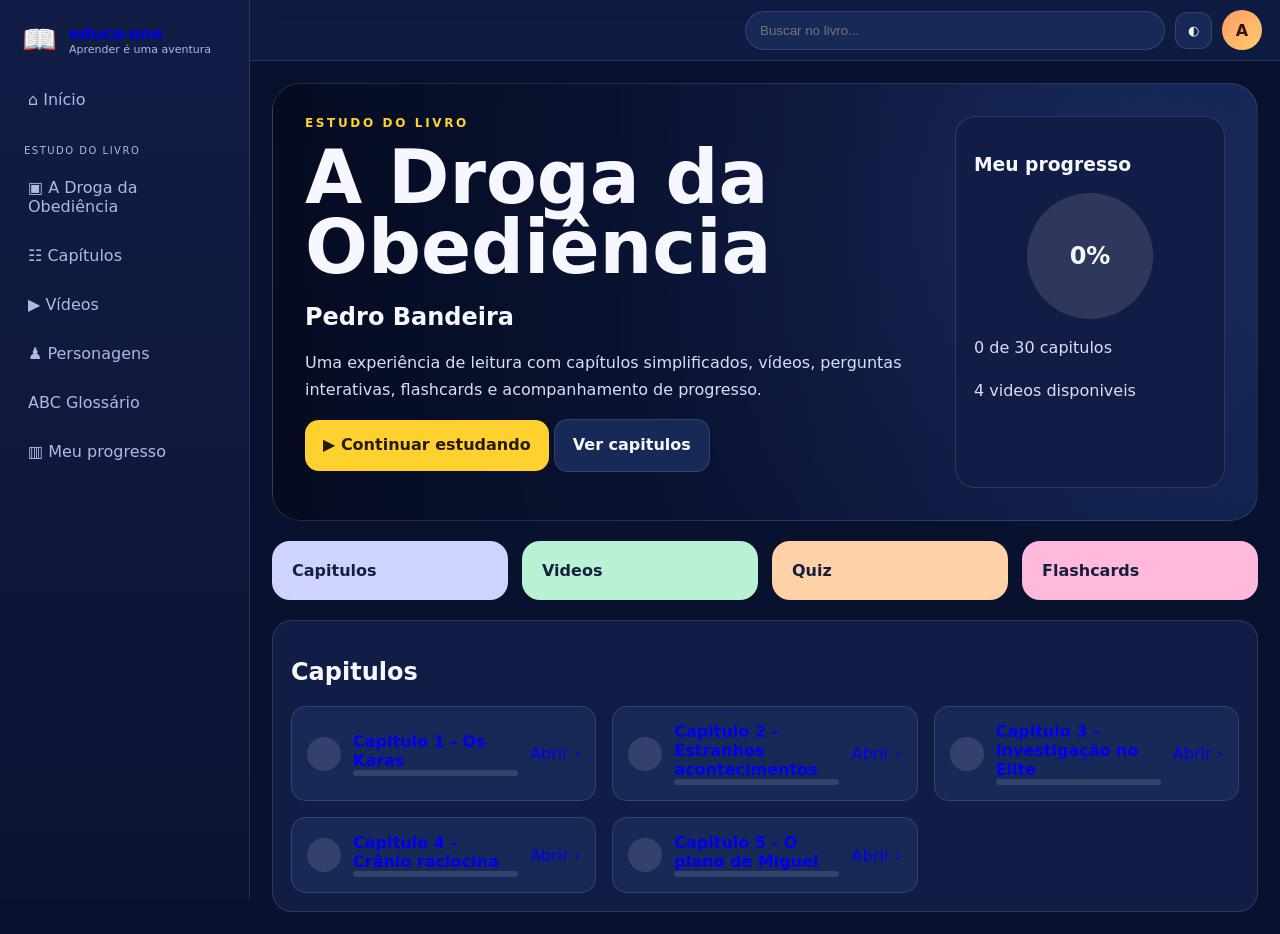
==== index.html @ ee210b76 "Refine chapter UI and PWA install state" ====
<!doctype html><html lang="pt-BR"><head><meta charset="utf-8"><meta name="viewport" content="width=device-width,initial-scale=1,viewport-fit=cover"><meta name="theme-color" content="#111b46"><link rel="manifest" href="./manifest.webmanifest?v=27"><link rel="icon" href="./assets/icons/icon.svg"><link rel="stylesheet" href="./assets/css/styles.css?v=27"><title>educa-one</title></head><body><div class="shell"><aside id="sidebar"><a class="brand" href="#/inicio">📖 <span><b>educa-one</b><small>Aprender é uma aventura</small></span></a><nav><a href="#/inicio">⌂ Início</a><p>ESTUDO DO LIVRO</p><a href="#/livro">▣ A Droga da Obediência</a><a href="#/capitulos">☷ Capítulos</a><a href="#/videos">▶ Vídeos</a><a href="#/personagens">♟ Personagens</a><a href="#/glossario">ABC Glossário</a><a href="#/progresso">▥ Meu progresso</a></nav></aside><section class="main"><header><button id="menu">☰</button><input id="search" placeholder="Buscar no livro..."><button id="install" hidden>Instalar</button><button id="theme">◐</button><span class="avatar">A</span></header><main id="app"><section class="page"><div class="panel">Carregando educa-one...</div></section></main></section></div><div id="overlay"></div><nav class="bottom"><a href="#/inicio">⌂<small>Início</small></a><a href="#/capitulos">☷<small>Capítulos</small></a><a href="#/videos">▶<small>Vídeos</small></a><a href="#/progresso">▥<small>Progresso</small></a></nav><script type="module" src="./assets/js/app.js?v=27"></script></body></html>
---- assets/css/styles.css ----
:root{--bg:#08122e;--panel:#111d45;--panel2:#182957;--text:#f7f8ff;--muted:#aeb9e5;--pri:#5d6cff;--accent:#ffd12f;--ok:#39d18a;--border:rgba(255,255,255,.12)}:root.light{--bg:#eef2ff;--panel:#fff;--panel2:#f5f7ff;--text:#18213f;--muted:#64709a;--border:rgba(32,51,108,.14)}*{box-sizing:border-box}body{margin:0;background:var(--bg);color:var(--text);font-family:Inter,system-ui,sans-serif}.shell{display:grid;grid-template-columns:250px 1fr;min-height:100vh}aside{height:100vh;position:sticky;top:0;padding:18px 14px;background:linear-gradient(#111d45,#0a1432);border-right:1px solid var(--border)}.brand{display:flex;gap:12px;align-items:center;font-size:28px;text-decoration:none;padding:5px 8px 22px}.brand span{font-size:16px}.brand b,.brand small{display:block}.brand small{font-size:11px;color:var(--muted)}nav{display:grid;gap:6px}nav p{font-size:10px;letter-spacing:.15em;color:var(--muted);margin:18px 10px 4px}nav a{padding:12px 14px;border-radius:14px;text-decoration:none;color:var(--muted)}nav a:hover{background:linear-gradient(135deg,var(--pri),#7a4dff);color:white}.main{min-width:0}header{position:sticky;top:0;z-index:20;display:flex;gap:10px;align-items:center;padding:10px 18px;background:color-mix(in srgb,var(--panel) 88%,transparent);backdrop-filter:blur(14px);border-bottom:1px solid var(--border)}header input{margin-left:auto;width:min(420px,50vw);padding:11px 14px;border-radius:999px;border:1px solid var(--border);background:var(--panel2);color:var(--text)}header button{padding:10px 12px;border-radius:12px;border:1px solid var(--border);background:var(--panel2);color:var(--text)}#menu{display:none}.avatar{display:grid;place-items:center;width:40px;height:40px;border-radius:50%;background:linear-gradient(135deg,#ff9b62,#ffcc70);color:#321800;font-weight:900}#app{max-width:1500px;margin:auto;padding:22px}.hero{display:grid;grid-template-columns:1.4fr .6fr;gap:20px;padding:32px;border-radius:28px;border:1px solid var(--border);background:linear-gradient(90deg,rgba(5,11,32,.96),rgba(13,28,72,.72)),radial-gradient(circle at 80% 30%,#4662af,#13234e 55%,#08122e);min-height:320px}.hero h1{font-size:clamp(42px,6vw,74px);line-height:.95;margin:12px 0}.eyebrow{color:var(--accent);letter-spacing:.22em;font-size:12px;font-weight:900}.hero p{max-width:650px;color:#d9def7;line-height:1.65}.btn{display:inline-block;padding:12px 18px;border-radius:14px;text-decoration:none;font-weight:800;border:0}.primary{background:var(--accent);color:#241b00}.secondary{background:var(--panel2);color:var(--text);border:1px solid var(--border)}.progress-card,.panel,.card,.reader{background:var(--panel);border:1px solid var(--border);border-radius:20px;padding:18px}.ring{width:126px;height:126px;margin:16px auto;border-radius:50%;display:grid;place-items:center;background:conic-gradient(var(--ok) var(--p),rgba(255,255,255,.12) 0);font-size:24px;font-weight:900}.quick{display:grid;grid-template-columns:repeat(4,1fr);gap:14px;margin:20px 0}.quick a{padding:20px;border-radius:18px;text-decoration:none;color:#16203e;font-weight:800}.quick a:nth-child(1){background:#cfd3ff}.quick a:nth-child(2){background:#b9f1d5}.quick a:nth-child(3){background:#ffd1a7}.quick a:nth-child(4){background:#ffb9db}.grid{display:grid;grid-template-columns:repeat(auto-fit,minmax(260px,1fr));gap:16px}.chapter{display:grid;grid-template-columns:auto 1fr auto;gap:12px;align-items:center;text-decoration:none;background:var(--panel2);border:1px solid var(--border);padding:15px;border-radius:15px}.dot{width:34px;height:34px;border-radius:50%;display:grid;place-items:center;background:#34416d}.dot.done{background:var(--ok)}.bar{height:6px;border-radius:99px;background:rgba(255,255,255,.12);overflow:hidden}.bar span{display:block;height:100%;background:var(--ok)}.layout{display:grid;grid-template-columns:1fr 280px;gap:18px}.reader{padding:clamp(22px,5vw,60px)}.scene{background:var(--panel2);border:1px solid var(--border);border-radius:16px;padding:20px;margin:14px 0}.scene p{font-family:Georgia,serif;font-size:19px;line-height:1.8}.option{display:block;padding:11px;border:1px solid var(--border);border-radius:12px;margin:8px 0}.flashgrid{display:grid;grid-template-columns:repeat(auto-fit,minmax(220px,1fr));gap:14px}.flash{min-height:170px;border-radius:16px;border:1px solid var(--border);background:linear-gradient(135deg,var(--panel2),#233a7b);color:var(--text);padding:20px}.flash .back{display:none}.flash.flipped .front{display:none}.flash.flipped .back{display:block}.bottom{display:none}#overlay{display:none}.page h1{font-size:clamp(34px,5vw,56px);margin-bottom:6px}.muted{color:var(--muted)}@media(max-width:900px){.shell{display:block}aside{position:fixed;left:0;top:0;width:280px;transform:translateX(-105%);transition:.25s;z-index:50}aside.open{transform:translateX(0)}#overlay.show{display:block;position:fixed;inset:0;background:#0009;z-index:40}#menu{display:block}.hero,.layout{grid-template-columns:1fr}.quick{grid-template-columns:1fr 1fr}.bottom{display:grid;position:fixed;left:0;right:0;bottom:0;z-index:30;grid-template-columns:repeat(4,1fr);background:var(--panel);border-top:1px solid var(--border)}.bottom a{text-align:center;padding:10px 4px;text-decoration:none;color:var(--muted)}.bottom small{display:block}#app{padding:14px 14px 85px}}@media(max-width:520px){.quick{grid-template-columns:1fr}.hero{padding:22px}.hero h1{font-size:42px}header input{width:auto;flex:1}}

.chapter-tabs{display:flex;gap:8px;overflow-x:auto;margin:18px -4px 22px;padding:4px;border-bottom:1px solid var(--border)}.chapter-tab{flex:0 0 auto;padding:11px 14px;border:0;border-bottom:3px solid transparent;background:transparent;color:var(--muted);font-weight:900;cursor:pointer}.chapter-tab:hover,.chapter-tab.active{color:var(--text);border-bottom-color:var(--pri)}.tab-panel[hidden]{display:none}.timeline-list{display:grid;gap:12px;padding-left:28px}.timeline-list li{background:var(--panel2);border:1px solid var(--border);border-radius:16px;padding:16px}.timeline-list p{margin:.45rem 0 0;color:var(--muted);line-height:1.55}
.nf-page{margin:-22px;padding:40px min(5vw,54px) 54px;min-height:calc(100vh - 62px);background:linear-gradient(90deg,#030712 0,#071022 46%,rgba(7,16,34,.72) 100%),radial-gradient(circle at 72% 8%,rgba(139,60,255,.55),transparent 34%),radial-gradient(circle at 88% 28%,rgba(242,123,77,.22),transparent 28%);color:#fff}.nf-hero{display:grid;grid-template-columns:180px minmax(0,540px);gap:28px;align-items:center;min-height:300px}.nf-cover{position:relative;display:flex;flex-direction:column;justify-content:center;gap:12px;min-height:238px;padding:24px 18px;border-radius:10px;overflow:hidden;background:linear-gradient(180deg,rgba(29,10,54,.2),rgba(3,7,18,.2)),radial-gradient(circle at 50% 70%,#f59e0b 0 2px,transparent 3px),linear-gradient(145deg,#1f1144,#081020 58%,#020617);border:1px solid rgba(255,255,255,.18);box-shadow:0 24px 50px #0009}.nf-cover:before{content:"";position:absolute;inset:auto 18px 24px;height:54px;background:linear-gradient(180deg,transparent,#111827),linear-gradient(90deg,#111827,#4c1d95,#111827);clip-path:polygon(0 100%,12% 22%,28% 72%,44% 34%,62% 78%,78% 18%,100% 100%);opacity:.9}.nf-cover b{position:relative;color:#ff3d90;text-transform:uppercase;font-size:24px;line-height:1;text-shadow:0 2px 16px #000}.nf-cover small{position:relative;color:#f9fafb;font-weight:800;text-transform:uppercase;font-size:11px;letter-spacing:.12em}.nf-ribbon{position:absolute;left:-38px;top:18px;z-index:2;width:154px;padding:8px 0;transform:rotate(-35deg);background:linear-gradient(90deg,#facc15,#f97316);color:#190b00;text-align:center;font-size:11px;font-weight:900;text-transform:uppercase;box-shadow:0 8px 18px #0006}.nf-kicker{display:inline-block;padding:9px 16px;border-radius:999px;background:linear-gradient(90deg,#7c3aed,#a855f7);font-size:12px;font-weight:900}.nf-copy h1{font-size:clamp(44px,7vw,72px);line-height:.95;margin:18px 0 8px}.nf-copy h2{margin:0 0 12px;font-size:19px}.nf-copy p{max-width:460px;color:#d5d8e8;line-height:1.6}.nf-progress{display:grid;grid-template-columns:auto minmax(160px,280px) auto;gap:12px;align-items:center;margin-top:22px;color:#cbd5e1}.nf-progress .bar{background:rgba(255,255,255,.13)}.nf-progress b{color:#c084fc}.nf-meta{display:flex;flex-wrap:wrap;gap:22px;margin-top:16px;color:#d5d8e8;font-size:13px}.nf-toolbar{display:flex;justify-content:space-between;gap:14px;align-items:center;margin:20px 0 14px}.nf-filters{display:flex;gap:10px;overflow-x:auto}.nf-filters button,.nf-toolbar span{border:1px solid rgba(255,255,255,.08);background:rgba(15,23,42,.78);color:#cbd5e1;border-radius:8px;padding:10px 14px;white-space:nowrap}.nf-filters .active{background:linear-gradient(90deg,#7c3aed,#9333ea);color:#fff}.nf-grid{display:grid;grid-template-columns:repeat(auto-fill,minmax(190px,1fr));gap:14px}.nf-card{position:relative;display:flex;flex-direction:column;justify-content:space-between;min-height:118px;padding:16px 14px 13px 50px;border-radius:8px;overflow:hidden;text-decoration:none;color:#fff;border:1px solid rgba(255,255,255,.14);background:linear-gradient(180deg,rgba(2,6,23,.16),rgba(2,6,23,.94)),radial-gradient(circle at 70% 45%,rgba(168,85,247,.34),transparent 28%),linear-gradient(135deg,#172033,#050816);box-shadow:0 10px 24px #0005;transition:transform .18s,border-color .18s}.nf-card:nth-child(3n){background:linear-gradient(180deg,rgba(2,6,23,.18),rgba(2,6,23,.94)),radial-gradient(circle at 74% 34%,rgba(245,158,11,.34),transparent 28%),linear-gradient(135deg,#111827,#061525)}.nf-card:nth-child(4n){background:linear-gradient(180deg,rgba(2,6,23,.16),rgba(2,6,23,.94)),radial-gradient(circle at 78% 42%,rgba(59,130,246,.32),transparent 28%),linear-gradient(135deg,#1e1b4b,#020617)}.nf-card:hover{transform:translateY(-4px) scale(1.02);border-color:#a855f7}.nf-number{position:absolute;left:12px;top:13px;display:grid;place-items:center;width:30px;height:30px;border-radius:7px;background:linear-gradient(135deg,#a855f7,#6d28d9);font-weight:900}.nf-play{position:absolute;right:14px;bottom:35px;display:grid;place-items:center;width:30px;height:30px;border:1px solid rgba(255,255,255,.45);border-radius:50%;background:#0007}.nf-title{font-weight:900;line-height:1.2;min-height:48px}.nf-card small{align-self:flex-end;color:#cbd5e1;font-size:11px}.nf-card.done small{color:#22c55e}.nf-card.doing small{color:#facc15}.nf-card-bar{display:block;height:6px;margin:12px 54px 0 0;border-radius:99px;background:rgba(255,255,255,.18);overflow:hidden}.nf-card-bar i{display:block;height:100%;background:linear-gradient(90deg,#a855f7,#22c55e)}@media(max-width:760px){.nf-page{margin:-14px;padding:26px 14px 92px}.nf-hero{grid-template-columns:118px 1fr;gap:16px;min-height:240px}.nf-cover{min-height:170px;padding:18px 12px}.nf-cover b{font-size:17px}.nf-copy h1{font-size:42px}.nf-copy p,.nf-meta{display:none}.nf-progress{grid-template-columns:1fr auto}.nf-progress span{grid-column:1/-1}.nf-toolbar{display:block}.nf-filters{margin-bottom:10px}.nf-grid{grid-template-columns:1fr 1fr}.nf-card{min-height:126px;padding-left:48px}}@media(max-width:480px){.nf-grid{grid-template-columns:1fr}.nf-hero{grid-template-columns:1fr}.nf-cover{max-width:170px}}
.nf-page{background:linear-gradient(90deg,#030712 0,#071022 42%,rgba(7,16,34,.62) 100%),var(--hero-img),radial-gradient(circle at 72% 8%,rgba(139,60,255,.55),transparent 34%),radial-gradient(circle at 88% 28%,rgba(242,123,77,.22),transparent 28%);background-size:cover,cover,auto,auto;background-position:center}.nf-cover{background:linear-gradient(180deg,rgba(8,8,20,.08),rgba(3,7,18,.28)),var(--cover-img),linear-gradient(145deg,#1f1144,#081020 58%,#020617);background-size:cover;background-position:center}.nf-ribbon{left:10px;right:10px;top:10px;width:auto;max-width:none;padding:6px 8px;transform:none;border-radius:6px;font-size:10px;letter-spacing:.04em}.nf-card{background:linear-gradient(180deg,rgba(2,6,23,.12),rgba(2,6,23,.94)),var(--card-img),radial-gradient(circle at 70% 45%,rgba(168,85,247,.34),transparent 28%),linear-gradient(135deg,#172033,#050816);background-size:cover,cover,auto,auto;background-position:center}
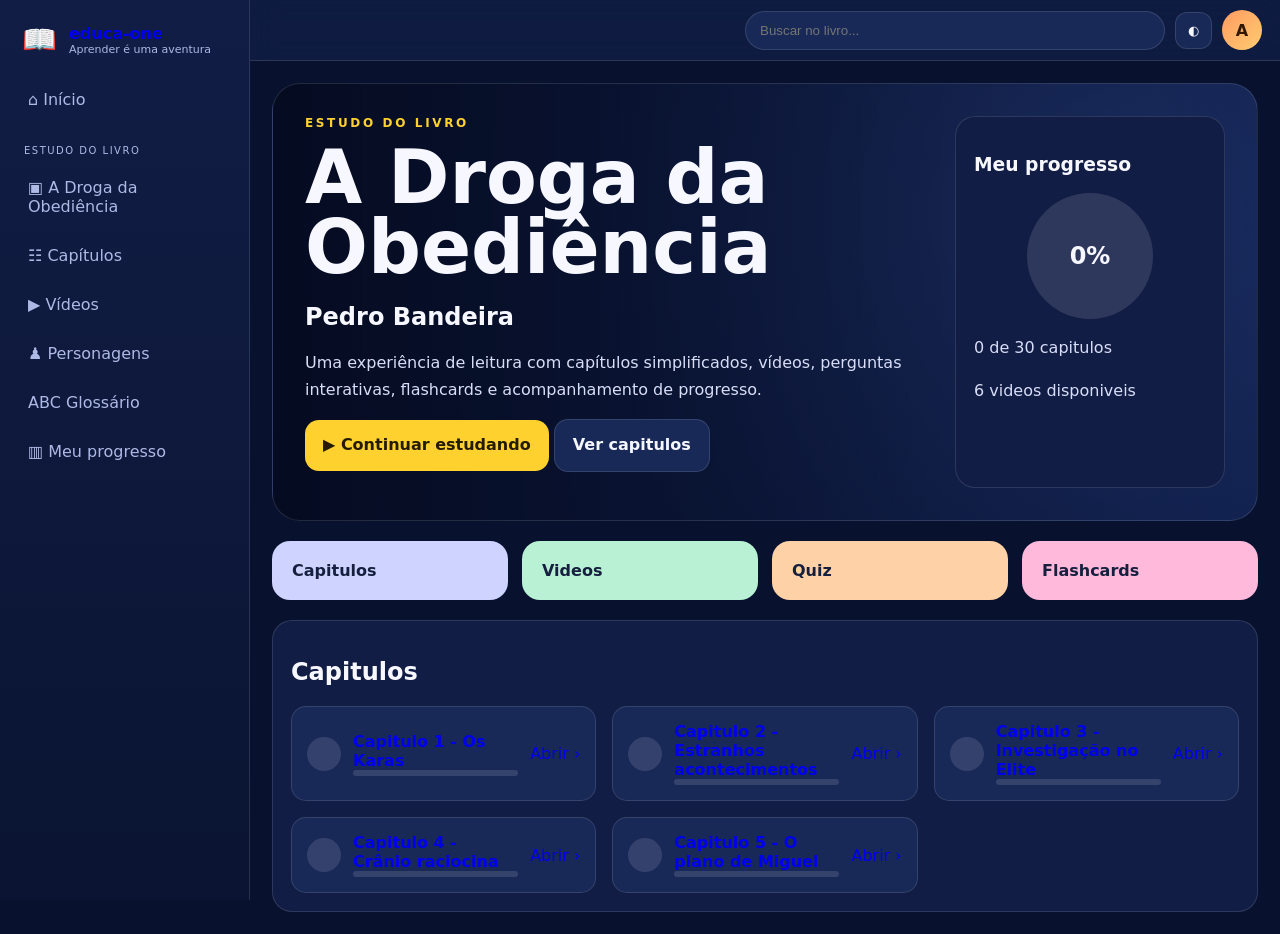
==== commit 0cf66ef6: "Add video banner and thumbnails" ====
--- a/index.html
+++ b/index.html
@@ -1 +1 @@
-<!doctype html><html lang="pt-BR"><head><meta charset="utf-8"><meta name="viewport" content="width=device-width,initial-scale=1,viewport-fit=cover"><meta name="theme-color" content="#111b46"><link rel="manifest" href="./manifest.webmanifest?v=27"><link rel="icon" href="./assets/icons/icon.svg"><link rel="stylesheet" href="./assets/css/styles.css?v=27"><title>educa-one</title></head><body><div class="shell"><aside id="sidebar"><a class="brand" href="#/inicio">📖 <span><b>educa-one</b><small>Aprender é uma aventura</small></span></a><nav><a href="#/inicio">⌂ Início</a><p>ESTUDO DO LIVRO</p><a href="#/livro">▣ A Droga da Obediência</a><a href="#/capitulos">☷ Capítulos</a><a href="#/videos">▶ Vídeos</a><a href="#/personagens">♟ Personagens</a><a href="#/glossario">ABC Glossário</a><a href="#/progresso">▥ Meu progresso</a></nav></aside><section class="main"><header><button id="menu">☰</button><input id="search" placeholder="Buscar no livro..."><button id="install" hidden>Instalar</button><button id="theme">◐</button><span class="avatar">A</span></header><main id="app"><section class="page"><div class="panel">Carregando educa-one...</div></section></main></section></div><div id="overlay"></div><nav class="bottom"><a href="#/inicio">⌂<small>Início</small></a><a href="#/capitulos">☷<small>Capítulos</small></a><a href="#/videos">▶<small>Vídeos</small></a><a href="#/progresso">▥<small>Progresso</small></a></nav><script type="module" src="./assets/js/app.js?v=27"></script></body></html>
+<!doctype html><html lang="pt-BR"><head><meta charset="utf-8"><meta name="viewport" content="width=device-width,initial-scale=1,viewport-fit=cover"><meta name="theme-color" content="#111b46"><link rel="manifest" href="./manifest.webmanifest?v=32"><link rel="icon" href="./assets/icons/icon.svg"><link rel="stylesheet" href="./assets/css/styles.css?v=32"><title>educa-one</title></head><body><div class="shell"><aside id="sidebar"><a class="brand" href="#/inicio">📖 <span><b>educa-one</b><small>Aprender é uma aventura</small></span></a><nav><a href="#/inicio">⌂ Início</a><p>ESTUDO DO LIVRO</p><a href="#/livro">▣ A Droga da Obediência</a><a href="#/capitulos">☷ Capítulos</a><a href="#/videos">▶ Vídeos</a><a href="#/personagens">♟ Personagens</a><a href="#/glossario">ABC Glossário</a><a href="#/progresso">▥ Meu progresso</a></nav></aside><section class="main"><header><button id="menu">☰</button><input id="search" placeholder="Buscar no livro..."><button id="install" hidden>Instalar</button><button id="theme">◐</button><span class="avatar">A</span></header><main id="app"><section class="page"><div class="panel">Carregando educa-one...</div></section></main></section></div><div id="overlay"></div><nav class="bottom"><a href="#/inicio">⌂<small>Início</small></a><a href="#/capitulos">☷<small>Capítulos</small></a><a href="#/videos">▶<small>Vídeos</small></a><a href="#/progresso">▥<small>Progresso</small></a></nav><script type="module" src="./assets/js/app.js?v=32"></script></body></html>
--- a/assets/css/styles.css
+++ b/assets/css/styles.css
@@ -4,3 +4,7 @@
 .chapter-tabs{display:flex;gap:8px;overflow-x:auto;margin:18px -4px 22px;padding:4px;border-bottom:1px solid var(--border)}.chapter-tab{flex:0 0 auto;padding:11px 14px;border:0;border-bottom:3px solid transparent;background:transparent;color:var(--muted);font-weight:900;cursor:pointer}.chapter-tab:hover,.chapter-tab.active{color:var(--text);border-bottom-color:var(--pri)}.tab-panel[hidden]{display:none}.timeline-list{display:grid;gap:12px;padding-left:28px}.timeline-list li{background:var(--panel2);border:1px solid var(--border);border-radius:16px;padding:16px}.timeline-list p{margin:.45rem 0 0;color:var(--muted);line-height:1.55}
 .nf-page{margin:-22px;padding:40px min(5vw,54px) 54px;min-height:calc(100vh - 62px);background:linear-gradient(90deg,#030712 0,#071022 46%,rgba(7,16,34,.72) 100%),radial-gradient(circle at 72% 8%,rgba(139,60,255,.55),transparent 34%),radial-gradient(circle at 88% 28%,rgba(242,123,77,.22),transparent 28%);color:#fff}.nf-hero{display:grid;grid-template-columns:180px minmax(0,540px);gap:28px;align-items:center;min-height:300px}.nf-cover{position:relative;display:flex;flex-direction:column;justify-content:center;gap:12px;min-height:238px;padding:24px 18px;border-radius:10px;overflow:hidden;background:linear-gradient(180deg,rgba(29,10,54,.2),rgba(3,7,18,.2)),radial-gradient(circle at 50% 70%,#f59e0b 0 2px,transparent 3px),linear-gradient(145deg,#1f1144,#081020 58%,#020617);border:1px solid rgba(255,255,255,.18);box-shadow:0 24px 50px #0009}.nf-cover:before{content:"";position:absolute;inset:auto 18px 24px;height:54px;background:linear-gradient(180deg,transparent,#111827),linear-gradient(90deg,#111827,#4c1d95,#111827);clip-path:polygon(0 100%,12% 22%,28% 72%,44% 34%,62% 78%,78% 18%,100% 100%);opacity:.9}.nf-cover b{position:relative;color:#ff3d90;text-transform:uppercase;font-size:24px;line-height:1;text-shadow:0 2px 16px #000}.nf-cover small{position:relative;color:#f9fafb;font-weight:800;text-transform:uppercase;font-size:11px;letter-spacing:.12em}.nf-ribbon{position:absolute;left:-38px;top:18px;z-index:2;width:154px;padding:8px 0;transform:rotate(-35deg);background:linear-gradient(90deg,#facc15,#f97316);color:#190b00;text-align:center;font-size:11px;font-weight:900;text-transform:uppercase;box-shadow:0 8px 18px #0006}.nf-kicker{display:inline-block;padding:9px 16px;border-radius:999px;background:linear-gradient(90deg,#7c3aed,#a855f7);font-size:12px;font-weight:900}.nf-copy h1{font-size:clamp(44px,7vw,72px);line-height:.95;margin:18px 0 8px}.nf-copy h2{margin:0 0 12px;font-size:19px}.nf-copy p{max-width:460px;color:#d5d8e8;line-height:1.6}.nf-progress{display:grid;grid-template-columns:auto minmax(160px,280px) auto;gap:12px;align-items:center;margin-top:22px;color:#cbd5e1}.nf-progress .bar{background:rgba(255,255,255,.13)}.nf-progress b{color:#c084fc}.nf-meta{display:flex;flex-wrap:wrap;gap:22px;margin-top:16px;color:#d5d8e8;font-size:13px}.nf-toolbar{display:flex;justify-content:space-between;gap:14px;align-items:center;margin:20px 0 14px}.nf-filters{display:flex;gap:10px;overflow-x:auto}.nf-filters button,.nf-toolbar span{border:1px solid rgba(255,255,255,.08);background:rgba(15,23,42,.78);color:#cbd5e1;border-radius:8px;padding:10px 14px;white-space:nowrap}.nf-filters .active{background:linear-gradient(90deg,#7c3aed,#9333ea);color:#fff}.nf-grid{display:grid;grid-template-columns:repeat(auto-fill,minmax(190px,1fr));gap:14px}.nf-card{position:relative;display:flex;flex-direction:column;justify-content:space-between;min-height:118px;padding:16px 14px 13px 50px;border-radius:8px;overflow:hidden;text-decoration:none;color:#fff;border:1px solid rgba(255,255,255,.14);background:linear-gradient(180deg,rgba(2,6,23,.16),rgba(2,6,23,.94)),radial-gradient(circle at 70% 45%,rgba(168,85,247,.34),transparent 28%),linear-gradient(135deg,#172033,#050816);box-shadow:0 10px 24px #0005;transition:transform .18s,border-color .18s}.nf-card:nth-child(3n){background:linear-gradient(180deg,rgba(2,6,23,.18),rgba(2,6,23,.94)),radial-gradient(circle at 74% 34%,rgba(245,158,11,.34),transparent 28%),linear-gradient(135deg,#111827,#061525)}.nf-card:nth-child(4n){background:linear-gradient(180deg,rgba(2,6,23,.16),rgba(2,6,23,.94)),radial-gradient(circle at 78% 42%,rgba(59,130,246,.32),transparent 28%),linear-gradient(135deg,#1e1b4b,#020617)}.nf-card:hover{transform:translateY(-4px) scale(1.02);border-color:#a855f7}.nf-number{position:absolute;left:12px;top:13px;display:grid;place-items:center;width:30px;height:30px;border-radius:7px;background:linear-gradient(135deg,#a855f7,#6d28d9);font-weight:900}.nf-play{position:absolute;right:14px;bottom:35px;display:grid;place-items:center;width:30px;height:30px;border:1px solid rgba(255,255,255,.45);border-radius:50%;background:#0007}.nf-title{font-weight:900;line-height:1.2;min-height:48px}.nf-card small{align-self:flex-end;color:#cbd5e1;font-size:11px}.nf-card.done small{color:#22c55e}.nf-card.doing small{color:#facc15}.nf-card-bar{display:block;height:6px;margin:12px 54px 0 0;border-radius:99px;background:rgba(255,255,255,.18);overflow:hidden}.nf-card-bar i{display:block;height:100%;background:linear-gradient(90deg,#a855f7,#22c55e)}@media(max-width:760px){.nf-page{margin:-14px;padding:26px 14px 92px}.nf-hero{grid-template-columns:118px 1fr;gap:16px;min-height:240px}.nf-cover{min-height:170px;padding:18px 12px}.nf-cover b{font-size:17px}.nf-copy h1{font-size:42px}.nf-copy p,.nf-meta{display:none}.nf-progress{grid-template-columns:1fr auto}.nf-progress span{grid-column:1/-1}.nf-toolbar{display:block}.nf-filters{margin-bottom:10px}.nf-grid{grid-template-columns:1fr 1fr}.nf-card{min-height:126px;padding-left:48px}}@media(max-width:480px){.nf-grid{grid-template-columns:1fr}.nf-hero{grid-template-columns:1fr}.nf-cover{max-width:170px}}
 .nf-page{background:linear-gradient(90deg,#030712 0,#071022 42%,rgba(7,16,34,.62) 100%),var(--hero-img),radial-gradient(circle at 72% 8%,rgba(139,60,255,.55),transparent 34%),radial-gradient(circle at 88% 28%,rgba(242,123,77,.22),transparent 28%);background-size:cover,cover,auto,auto;background-position:center}.nf-cover{background:linear-gradient(180deg,rgba(8,8,20,.08),rgba(3,7,18,.28)),var(--cover-img),linear-gradient(145deg,#1f1144,#081020 58%,#020617);background-size:cover;background-position:center}.nf-ribbon{left:10px;right:10px;top:10px;width:auto;max-width:none;padding:6px 8px;transform:none;border-radius:6px;font-size:10px;letter-spacing:.04em}.nf-card{background:linear-gradient(180deg,rgba(2,6,23,.12),rgba(2,6,23,.94)),var(--card-img),radial-gradient(circle at 70% 45%,rgba(168,85,247,.34),transparent 28%),linear-gradient(135deg,#172033,#050816);background-size:cover,cover,auto,auto;background-position:center}
+.nf-card{aspect-ratio:291/148;min-height:auto;padding:0}.nf-card .nf-card-bar{position:absolute;left:12px;right:70px;bottom:12px;margin:0}.nf-card small{position:absolute;right:12px;bottom:7px;text-shadow:0 2px 8px #000}
+.nf-page{position:relative;overflow:hidden}.nf-page>*:not(.nf-hero-img){position:relative;z-index:1}.nf-hero-img{position:absolute;inset:0;width:100%;height:360px;object-fit:cover;object-position:center top;opacity:.58}.nf-card .nf-thumb{position:absolute;inset:0;z-index:0;width:100%;height:100%;object-fit:cover}.nf-card:after{content:"";position:absolute;inset:0;z-index:1;background:linear-gradient(180deg,rgba(2,6,23,.02),rgba(2,6,23,.38))}.nf-card .nf-card-bar,.nf-card small{z-index:2}
+.reader,.markdown,.tab-panel{max-width:100%;min-width:0}.markdown p{text-align:justify;overflow-wrap:anywhere;hyphens:auto}.chapter-tabs{flex-wrap:wrap;overflow-x:visible;align-items:stretch;margin-left:0;margin-right:0}.chapter-tab{flex:1 1 130px;min-width:0;white-space:normal;line-height:1.2}.nf-cover{width:180px;max-width:100%;aspect-ratio:2/3;min-height:0;height:auto}.nf-ribbon{box-sizing:border-box;left:10px;right:10px;width:auto;max-width:calc(100% - 20px);white-space:normal;line-height:1.1;font-size:clamp(8px,1.8vw,10px)}@media(max-width:900px){body{overflow-x:hidden}.reader{padding:18px}.scene p{overflow-wrap:anywhere}.chapter-tab{flex:1 1 calc(50% - 8px);font-size:13px;padding:10px 8px}.nf-hero{grid-template-columns:minmax(110px,34vw) minmax(0,1fr);gap:14px;align-items:start}.nf-cover{width:min(34vw,150px)}.nf-ribbon{font-size:8px;padding:5px 6px}.nf-copy{min-width:0}.nf-copy h1,.nf-copy h2,.nf-progress,.nf-toolbar{max-width:100%}}@media(max-width:520px){.reader{padding:16px;border-radius:14px}.reader h1{font-size:clamp(28px,9vw,38px);overflow-wrap:anywhere}.chapter-tabs{gap:6px}.chapter-tab{flex-basis:calc(50% - 6px);font-size:12px}.nf-hero{grid-template-columns:1fr}.nf-cover{width:min(46vw,150px);justify-self:start}.nf-progress{grid-template-columns:1fr auto}.nf-progress .bar{grid-column:1/-1}.nf-copy h1{font-size:40px}.nf-page{overflow-x:hidden}}@media(orientation:landscape) and (max-height:520px){.nf-hero{grid-template-columns:minmax(90px,18vw) minmax(0,1fr);min-height:190px}.nf-cover{width:min(18vw,130px)}.nf-ribbon{font-size:7px;padding:4px 5px}.nf-copy h1{font-size:36px}.nf-copy p{display:none}}
+.video-page .video-hero{grid-template-columns:minmax(0,620px);min-height:300px}.video-grid{display:grid;grid-template-columns:repeat(auto-fill,minmax(330px,1fr));gap:18px}.nf-video-card{overflow:hidden;border:1px solid rgba(255,255,255,.14);border-radius:8px;background:rgba(5,10,28,.82);box-shadow:0 16px 32px #0007}.nf-video-media{position:relative;background:#020617}.nf-video-media video,.nf-video-media img{display:block;width:100%;aspect-ratio:16/9;object-fit:cover;background:#000}.nf-video-body{padding:14px 16px 16px}.nf-video-body span{display:inline-block;margin-bottom:8px;color:#c084fc;font-size:12px;font-weight:900;text-transform:uppercase}.nf-video-body h2{margin:0;color:#fff;font-size:20px;line-height:1.2}.nf-video-body p{margin:8px 0 0;color:#cbd5e1;line-height:1.45}.nf-video-soon{position:absolute;right:12px;bottom:12px;padding:8px 10px;border-radius:8px;background:#0009;color:#fff;font-weight:900}@media(max-width:760px){.video-page .video-hero{min-height:230px}.video-grid{grid-template-columns:1fr}.nf-video-body h2{font-size:18px}}
